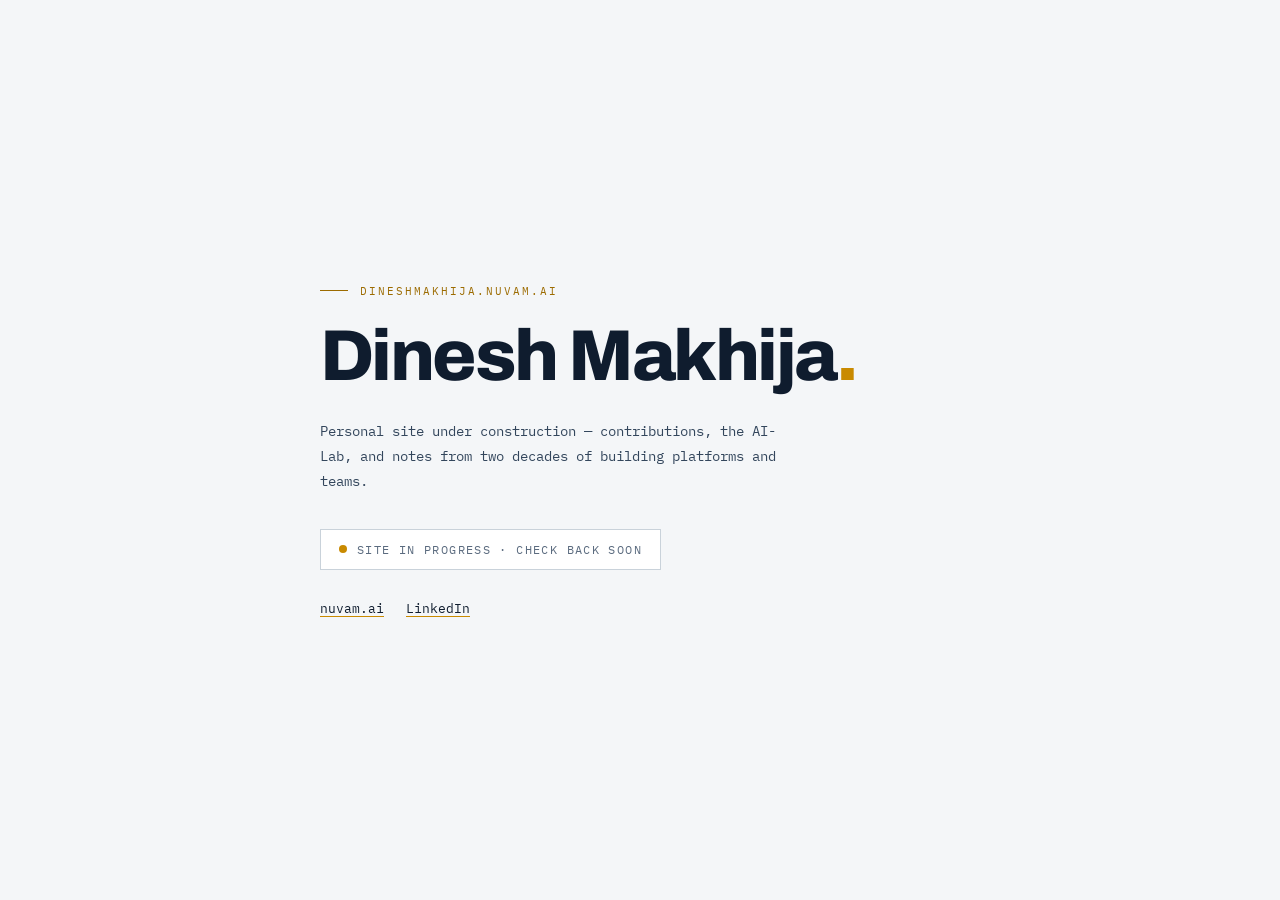
==== index.html @ 9a6ae69f "Rename to index.html" ====
<!DOCTYPE html>
<html lang="en">
<head>
<meta charset="UTF-8">
<meta name="viewport" content="width=device-width, initial-scale=1.0">
<title>Dinesh Makhija</title>
<meta name="description" content="Dinesh Makhija — personal site. Coming soon.">
<meta name="robots" content="noindex">
<link rel="preconnect" href="https://fonts.googleapis.com">
<link rel="preconnect" href="https://fonts.gstatic.com" crossorigin>
<link href="https://fonts.googleapis.com/css2?family=Archivo:wght@700;800&family=IBM+Plex+Mono:wght@400;500&display=swap" rel="stylesheet">
<style>
:root{
  --ink:#0F1C2E; --ink-soft:#33465C; --slate:#5B6B7F;
  --paper:#F4F6F8; --line:#C9D2DA; --amber:#C98A00; --amber-deep:#9C6B00;
}
*{margin:0;padding:0;box-sizing:border-box}
body{
  font-family:"IBM Plex Mono",monospace;
  background:var(--paper); color:var(--ink);
  min-height:100vh; display:flex; align-items:center; justify-content:center;
  padding:28px;
}
main{max-width:640px; width:100%}
.eyebrow{
  font-size:11px; letter-spacing:.18em; text-transform:uppercase;
  color:var(--amber-deep); display:flex; align-items:center; gap:12px; margin-bottom:22px;
}
.eyebrow::before{content:""; width:28px; height:1px; background:var(--amber-deep)}
h1{
  font-family:Archivo,sans-serif; font-weight:800;
  font-size:clamp(40px,8vw,72px); letter-spacing:-.035em; line-height:1.02;
  margin-bottom:26px;
}
h1 .dot{color:var(--amber)}
p{font-size:14px; color:var(--ink-soft); line-height:1.8; max-width:34em}
.status{
  display:inline-flex; align-items:center; gap:10px; margin-top:34px;
  font-size:11.5px; letter-spacing:.12em; text-transform:uppercase; color:var(--slate);
  border:1px solid var(--line); padding:12px 18px; background:#fff;
}
.status .pulse{width:8px;height:8px;border-radius:50%;background:var(--amber);animation:pulse 2s infinite}
@keyframes pulse{0%,100%{opacity:1}50%{opacity:.3}}
@media (prefers-reduced-motion: reduce){.status .pulse{animation:none}}
.links{margin-top:30px; display:flex; gap:22px; font-size:12.5px}
.links a{color:var(--ink); text-decoration:none; border-bottom:1px solid var(--amber)}
.links a:hover{color:var(--amber-deep)}
</style>
</head>
<body>
<main>
  <span class="eyebrow">dineshmakhija.nuvam.ai</span>
  <h1>Dinesh Makhija<span class="dot">.</span></h1>
  <p>Personal site under construction — contributions, the AI-Lab, and notes from two decades of building platforms and teams.</p>
  <span class="status"><span class="pulse"></span>Site in progress · check back soon</span>
  <div class="links">
    <a href="https://nuvam.ai">nuvam.ai</a>
    <a href="https://www.linkedin.com/in/dinesh-makhija-5774141/">LinkedIn</a>
  </div>
</main>
</body>
</html>
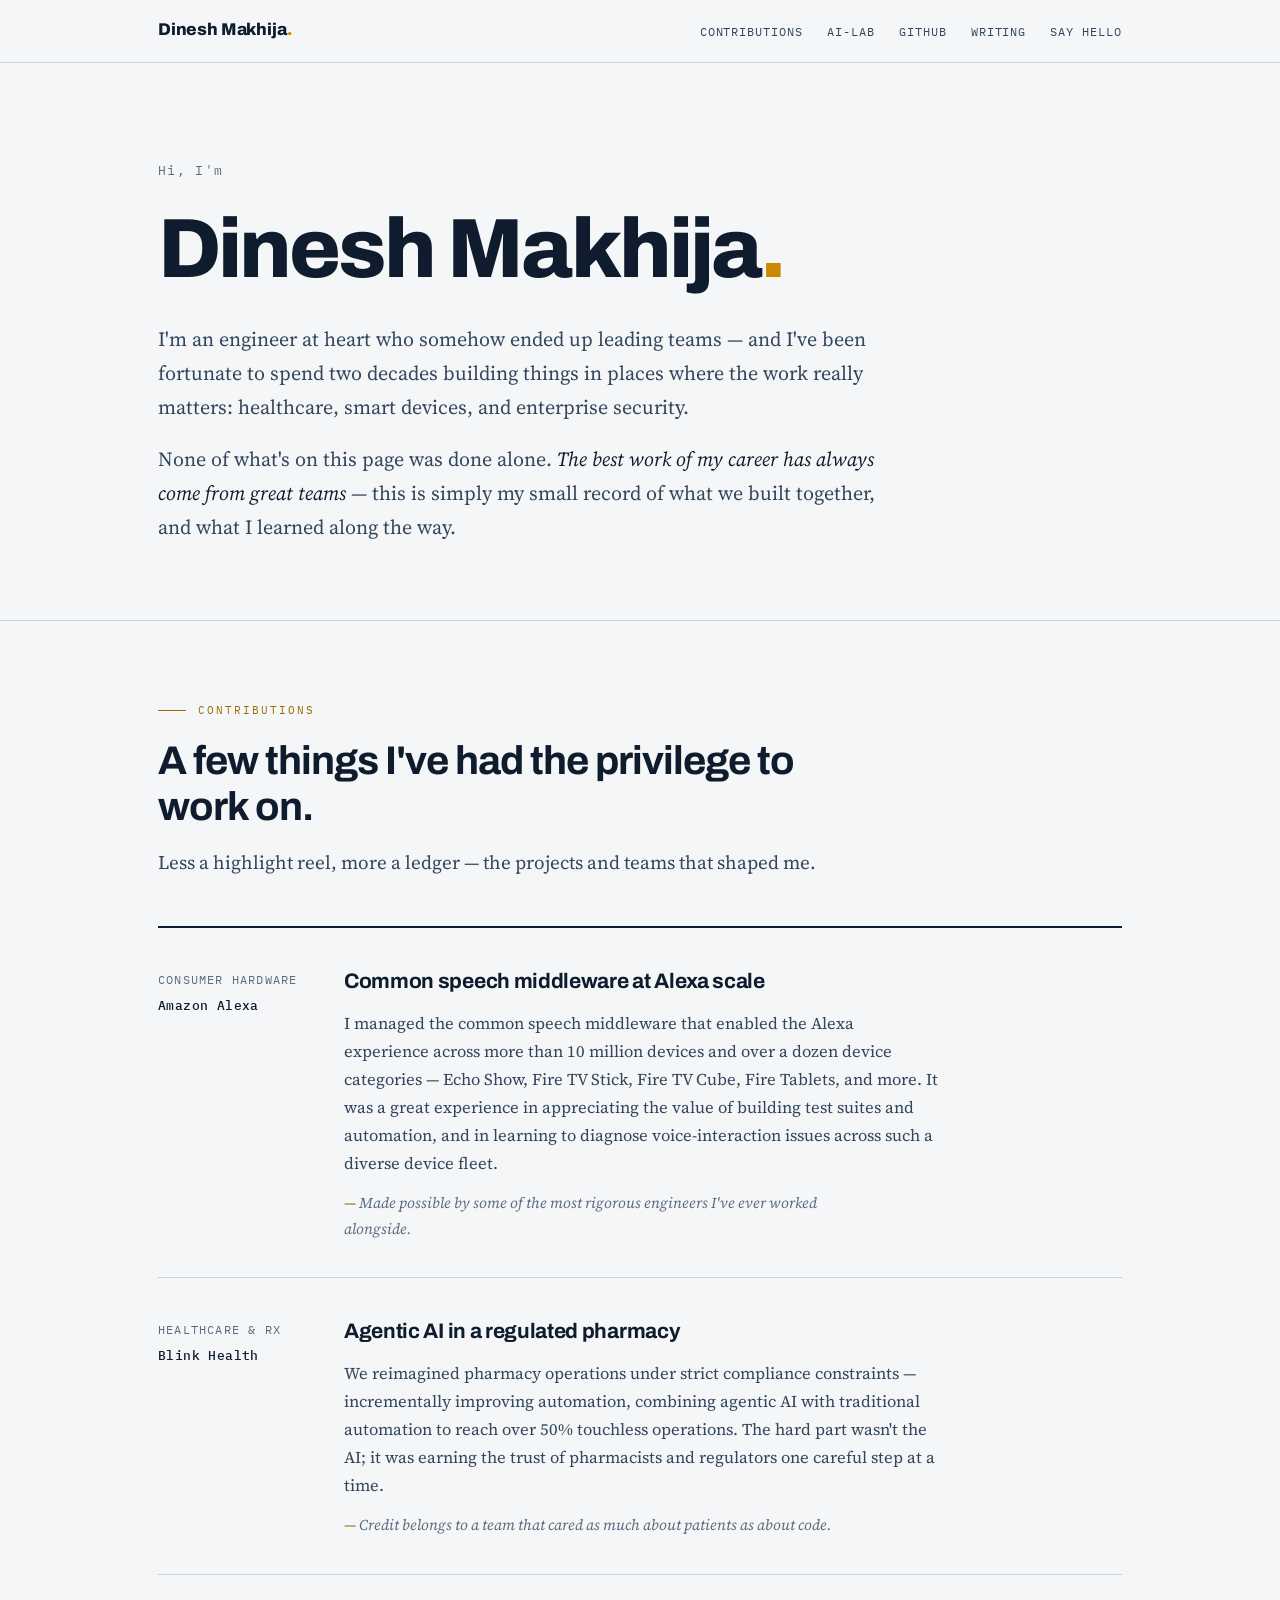
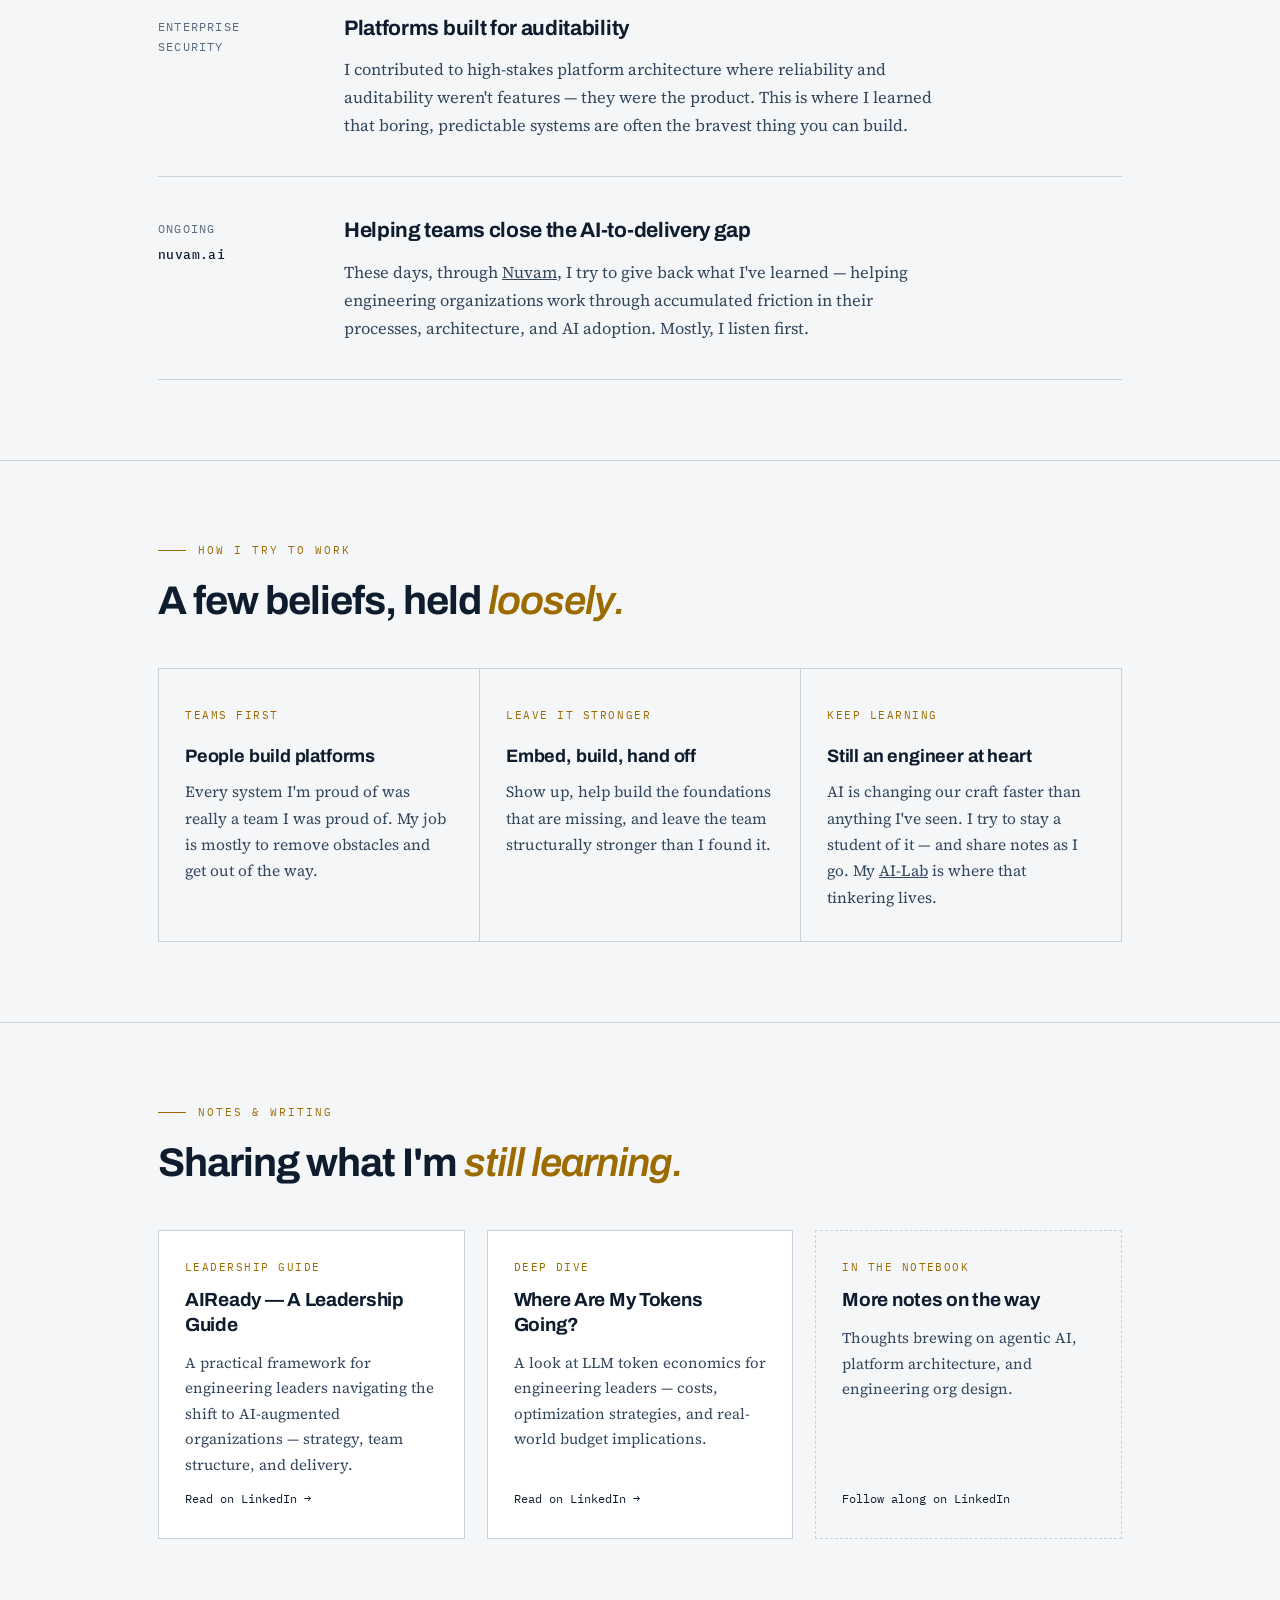
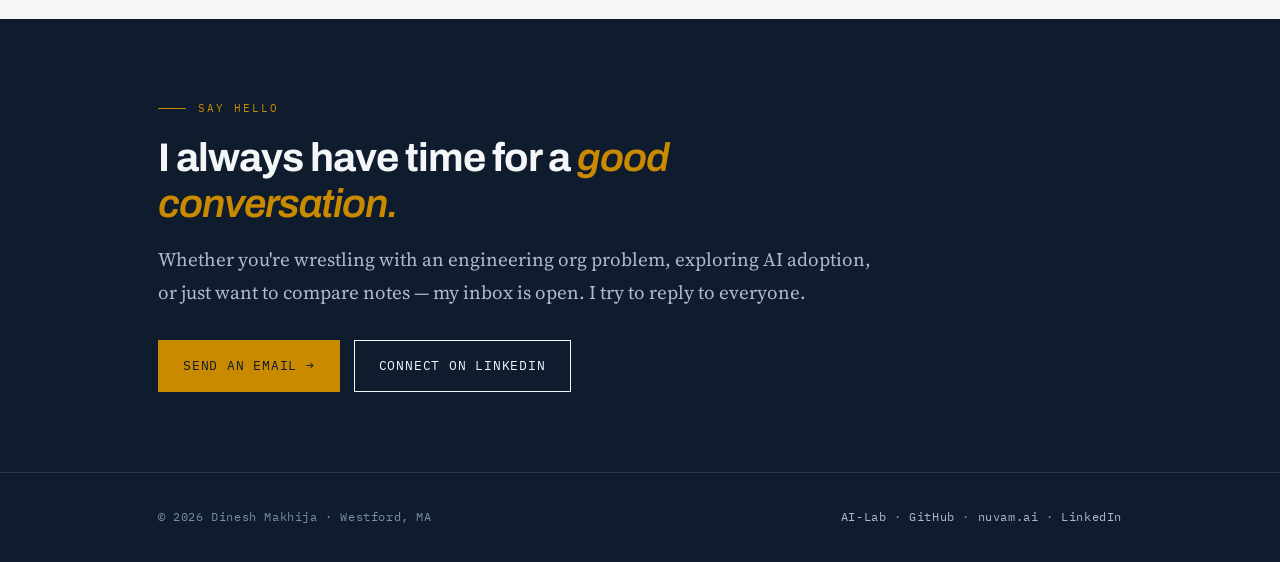
==== commit f40af979: "Rework Landing Page'" ====
--- a/index.html
+++ b/index.html
@@ -3,60 +3,141 @@
 <head>
 <meta charset="UTF-8">
 <meta name="viewport" content="width=device-width, initial-scale=1.0">
-<title>Dinesh Makhija</title>
-<meta name="description" content="Dinesh Makhija — personal site. Coming soon.">
-<meta name="robots" content="noindex">
+<title>Dinesh Makhija — Engineer, Builder, Teammate</title>
+<meta name="description" content="Dinesh Makhija — a personal page. Two decades of building platforms and teams in healthcare, smart devices, and enterprise security, and the things I've learned along the way.">
 <link rel="preconnect" href="https://fonts.googleapis.com">
 <link rel="preconnect" href="https://fonts.gstatic.com" crossorigin>
-<link href="https://fonts.googleapis.com/css2?family=Archivo:wght@700;800&family=IBM+Plex+Mono:wght@400;500&display=swap" rel="stylesheet">
-<style>
-:root{
-  --ink:#0F1C2E; --ink-soft:#33465C; --slate:#5B6B7F;
-  --paper:#F4F6F8; --line:#C9D2DA; --amber:#C98A00; --amber-deep:#9C6B00;
-}
-*{margin:0;padding:0;box-sizing:border-box}
-body{
-  font-family:"IBM Plex Mono",monospace;
-  background:var(--paper); color:var(--ink);
-  min-height:100vh; display:flex; align-items:center; justify-content:center;
-  padding:28px;
-}
-main{max-width:640px; width:100%}
-.eyebrow{
-  font-size:11px; letter-spacing:.18em; text-transform:uppercase;
-  color:var(--amber-deep); display:flex; align-items:center; gap:12px; margin-bottom:22px;
-}
-.eyebrow::before{content:""; width:28px; height:1px; background:var(--amber-deep)}
-h1{
-  font-family:Archivo,sans-serif; font-weight:800;
-  font-size:clamp(40px,8vw,72px); letter-spacing:-.035em; line-height:1.02;
-  margin-bottom:26px;
-}
-h1 .dot{color:var(--amber)}
-p{font-size:14px; color:var(--ink-soft); line-height:1.8; max-width:34em}
-.status{
-  display:inline-flex; align-items:center; gap:10px; margin-top:34px;
-  font-size:11.5px; letter-spacing:.12em; text-transform:uppercase; color:var(--slate);
-  border:1px solid var(--line); padding:12px 18px; background:#fff;
-}
-.status .pulse{width:8px;height:8px;border-radius:50%;background:var(--amber);animation:pulse 2s infinite}
-@keyframes pulse{0%,100%{opacity:1}50%{opacity:.3}}
-@media (prefers-reduced-motion: reduce){.status .pulse{animation:none}}
-.links{margin-top:30px; display:flex; gap:22px; font-size:12.5px}
-.links a{color:var(--ink); text-decoration:none; border-bottom:1px solid var(--amber)}
-.links a:hover{color:var(--amber-deep)}
-</style>
+<link href="https://fonts.googleapis.com/css2?family=Archivo:wght@500;600;700;800&family=Source+Serif+4:ital,opsz,wght@0,8..60,400;0,8..60,600;1,8..60,400;1,8..60,600&family=IBM+Plex+Mono:wght@400;500&display=swap" rel="stylesheet">
+<link rel="stylesheet" href="styles.css">
 </head>
 <body>
-<main>
-  <span class="eyebrow">dineshmakhija.nuvam.ai</span>
-  <h1>Dinesh Makhija<span class="dot">.</span></h1>
-  <p>Personal site under construction — contributions, the AI-Lab, and notes from two decades of building platforms and teams.</p>
-  <span class="status"><span class="pulse"></span>Site in progress · check back soon</span>
-  <div class="links">
-    <a href="https://nuvam.ai">nuvam.ai</a>
-    <a href="https://www.linkedin.com/in/dinesh-makhija-5774141/">LinkedIn</a>
+
+<nav>
+  <div class="nav-inner">
+    <a class="wordmark" href="index.html">Dinesh Makhija<span class="dot">.</span></a>
+    <ul class="nav-links">
+      <li><a href="index.html#contributions">Contributions</a></li>
+      <li><a href="ai-lab.html">AI-Lab</a></li>
+      <li><a href="github.html">GitHub</a></li>
+      <li class="hide-m"><a href="index.html#writing">Writing</a></li>
+      <li><a href="index.html#hello">Say Hello</a></li>
+    </ul>
   </div>
-</main>
+</nav>
+
+<header class="hero" id="top">
+  <div class="wrap">
+    <span class="hello">Hi, I'm</span>
+    <h1>Dinesh Makhija<span class="dot">.</span></h1>
+    <div class="hero-intro">
+      <p>I'm an engineer at heart who somehow ended up leading teams — and I've been fortunate to spend two decades building things in places where the work really matters: healthcare, smart devices, and enterprise security.</p>
+      <p>None of what's on this page was done alone. <em>The best work of my career has always come from great teams</em> — this is simply my small record of what we built together, and what I learned along the way.</p>
+    </div>
+  </div>
+</header>
+
+<section id="contributions">
+  <div class="wrap">
+    <span class="eyebrow">Contributions</span>
+    <h2>A few things I've had the privilege to work on.</h2>
+    <p class="lede">Less a highlight reel, more a ledger — the projects and teams that shaped me.</p>
+
+    <div class="ledger">
+      <div class="entry reveal">
+        <div class="when">Consumer Hardware<span class="org">Amazon Alexa</span></div>
+        <div>
+          <h3>Common speech middleware at Alexa scale</h3>
+          <p>I managed the common speech middleware that enabled the Alexa experience across more than 10 million devices and over a dozen device categories — Echo Show, Fire TV Stick, Fire TV Cube, Fire Tablets, and more. It was a great experience in appreciating the value of building test suites and automation, and in learning to diagnose voice-interaction issues across such a diverse device fleet.</p>
+          <p class="credit">Made possible by some of the most rigorous engineers I've ever worked alongside.</p>
+        </div>
+      </div>
+
+      <div class="entry reveal">
+        <div class="when">Healthcare &amp; Rx<span class="org">Blink Health</span></div>
+        <div>
+          <h3>Agentic AI in a regulated pharmacy</h3>
+          <p>We reimagined pharmacy operations under strict compliance constraints — incrementally improving automation, combining agentic AI with traditional automation to reach over 50% touchless operations. The hard part wasn't the AI; it was earning the trust of pharmacists and regulators one careful step at a time.</p>
+          <p class="credit">Credit belongs to a team that cared as much about patients as about code.</p>
+        </div>
+      </div>
+
+      <div class="entry reveal">
+        <div class="when">Enterprise Security</div>
+        <div>
+          <h3>Platforms built for auditability</h3>
+          <p>I contributed to high-stakes platform architecture where reliability and auditability weren't features — they were the product. This is where I learned that boring, predictable systems are often the bravest thing you can build.</p>
+        </div>
+      </div>
+
+      <div class="entry reveal">
+        <div class="when">Ongoing<span class="org">nuvam.ai</span></div>
+        <div>
+          <h3>Helping teams close the AI-to-delivery gap</h3>
+          <p>These days, through <a href="https://nuvam.ai">Nuvam</a>, I try to give back what I've learned — helping engineering organizations work through accumulated friction in their processes, architecture, and AI adoption. Mostly, I listen first.</p>
+        </div>
+      </div>
+    </div>
+  </div>
+</section>
+
+<section id="how">
+  <div class="wrap">
+    <span class="eyebrow">How I Try to Work</span>
+    <h2>A few beliefs, held <em>loosely.</em></h2>
+    <div class="values">
+      <div class="value reveal"><span class="tag">Teams first</span><h3>People build platforms</h3><p>Every system I'm proud of was really a team I was proud of. My job is mostly to remove obstacles and get out of the way.</p></div>
+      <div class="value reveal"><span class="tag">Leave it stronger</span><h3>Embed, build, hand off</h3><p>Show up, help build the foundations that are missing, and leave the team structurally stronger than I found it.</p></div>
+      <div class="value reveal"><span class="tag">Keep learning</span><h3>Still an engineer at heart</h3><p>AI is changing our craft faster than anything I've seen. I try to stay a student of it — and share notes as I go. My <a href="ai-lab.html">AI-Lab</a> is where that tinkering lives.</p></div>
+    </div>
+  </div>
+</section>
+
+<section id="writing">
+  <div class="wrap">
+    <span class="eyebrow">Notes &amp; Writing</span>
+    <h2>Sharing what I'm <em>still learning.</em></h2>
+    <div class="cards">
+      <a class="card reveal" href="https://www.linkedin.com/posts/dinesh-makhija-5774141_making-your-organization-ai-ready-ugcPost-7473396193608351744-RTw8">
+        <span class="tag">Leadership Guide</span>
+        <h3>AIReady — A Leadership Guide</h3>
+        <p>A practical framework for engineering leaders navigating the shift to AI-augmented organizations — strategy, team structure, and delivery.</p>
+        <span class="go">Read on LinkedIn →</span>
+      </a>
+      <a class="card reveal" href="https://www.linkedin.com/posts/dinesh-makhija-5774141_where-are-my-tokens-going-ugcPost-7463053907435532288-AaEN/">
+        <span class="tag">Deep Dive</span>
+        <h3>Where Are My Tokens Going?</h3>
+        <p>A look at LLM token economics for engineering leaders — costs, optimization strategies, and real-world budget implications.</p>
+        <span class="go">Read on LinkedIn →</span>
+      </a>
+      <div class="card soon reveal">
+        <span class="tag">In the Notebook</span>
+        <h3>More notes on the way</h3>
+        <p>Thoughts brewing on agentic AI, platform architecture, and engineering org design.</p>
+        <span class="go">Follow along on LinkedIn</span>
+      </div>
+    </div>
+  </div>
+</section>
+
+<section id="hello" class="contact">
+  <div class="wrap">
+    <span class="eyebrow">Say Hello</span>
+    <h2>I always have time for a <em>good conversation.</em></h2>
+    <p class="lede">Whether you're wrestling with an engineering org problem, exploring AI adoption, or just want to compare notes — my inbox is open. I try to reply to everyone.</p>
+    <div class="ctas">
+      <a class="btn btn-solid" href="mailto:dmakhija@nuvam.ai">Send an email →</a>
+      <a class="btn btn-ghost" href="https://www.linkedin.com/in/dinesh-makhija-5774141/">Connect on LinkedIn</a>
+    </div>
+  </div>
+</section>
+
+<footer>
+  <div class="foot-inner">
+    <span>© 2026 Dinesh Makhija · Westford, MA</span>
+    <span><a href="ai-lab.html">AI-Lab</a> · <a href="github.html">GitHub</a> · <a href="https://nuvam.ai">nuvam.ai</a> · <a href="https://www.linkedin.com/in/dinesh-makhija-5774141/">LinkedIn</a></span>
+  </div>
+</footer>
+
+<script src="site.js"></script>
 </body>
 </html>
--- a/styles.css
+++ b/styles.css
@@ -0,0 +1,241 @@
+:root{
+  --ink:#0F1C2E;
+  --ink-soft:#33465C;
+  --slate:#5B6B7F;
+  --paper:#F4F6F8;
+  --paper-deep:#E8ECEF;
+  --line:#C9D2DA;
+  --amber:#C98A00;
+  --amber-deep:#9C6B00;
+  --max:1020px;
+}
+*{margin:0;padding:0;box-sizing:border-box}
+html{scroll-behavior:smooth}
+@media (prefers-reduced-motion: reduce){
+  html{scroll-behavior:auto}
+  *,*::before,*::after{animation:none!important;transition:none!important}
+}
+body{
+  font-family:"Source Serif 4",Georgia,serif;
+  color:var(--ink);
+  background:var(--paper);
+  line-height:1.7;
+  font-size:17.5px;
+  -webkit-font-smoothing:antialiased;
+}
+::selection{background:var(--amber);color:#fff}
+a{color:inherit}
+a:focus-visible{outline:2px solid var(--amber-deep);outline-offset:3px}
+img{max-width:100%;display:block}
+
+.eyebrow{
+  font-family:"IBM Plex Mono",monospace;
+  font-size:11px;letter-spacing:.18em;text-transform:uppercase;
+  color:var(--amber-deep);display:flex;align-items:center;gap:12px;
+}
+.eyebrow::before{content:"";width:28px;height:1px;background:var(--amber-deep)}
+
+.wrap{max-width:var(--max);margin:0 auto;padding:0 28px}
+
+/* ---------- nav ---------- */
+nav{
+  position:sticky;top:0;z-index:50;
+  background:rgba(244,246,248,.88);backdrop-filter:blur(10px);
+  border-bottom:1px solid var(--line);
+}
+.nav-inner{
+  max-width:var(--max);margin:0 auto;padding:16px 28px;
+  display:flex;align-items:center;justify-content:space-between;
+}
+.wordmark{
+  font-family:Archivo,sans-serif;font-weight:800;font-size:17px;
+  letter-spacing:-.01em;text-decoration:none;
+}
+.wordmark .dot{color:var(--amber)}
+.nav-links{display:flex;gap:24px;list-style:none}
+.nav-links a{
+  font-family:"IBM Plex Mono",monospace;font-size:12px;letter-spacing:.08em;
+  text-transform:uppercase;text-decoration:none;color:var(--ink-soft);
+  transition:color .15s;
+}
+.nav-links a:hover,.nav-links a:focus-visible{color:var(--amber-deep)}
+.nav-links a.active{color:var(--amber-deep);border-bottom:2px solid var(--amber)}
+@media(max-width:680px){.nav-links{gap:13px}.nav-links li.hide-m{display:none}}
+
+/* ---------- hero ---------- */
+header.hero{padding:92px 0 76px}
+h1{
+  font-family:Archivo,sans-serif;font-weight:800;
+  font-size:clamp(46px,7.5vw,84px);line-height:1.02;letter-spacing:-.035em;
+  margin:22px 0 30px;
+}
+h1 .dot{color:var(--amber)}
+header.hero.sub{padding:72px 0 56px}
+header.hero.sub h1{font-size:clamp(38px,6vw,64px)}
+.hero-intro{max-width:36em;font-size:20px;color:var(--ink-soft)}
+.hero-intro em{font-style:italic;color:var(--ink)}
+.hero-intro p{margin-bottom:18px}
+.hero-intro p:last-child{margin-bottom:0}
+.hello{
+  font-family:"IBM Plex Mono",monospace;font-size:13px;letter-spacing:.1em;
+  color:var(--slate);
+}
+
+/* ---------- sections ---------- */
+section{padding:80px 0;border-top:1px solid var(--line)}
+h2{
+  font-family:Archivo,sans-serif;font-weight:700;
+  font-size:clamp(28px,4vw,40px);letter-spacing:-.025em;line-height:1.15;
+  margin:18px 0 16px;max-width:18em;
+}
+h2 em{font-style:italic;font-weight:600;color:var(--amber-deep)}
+.lede{font-size:19px;color:var(--ink-soft);max-width:38em}
+
+/* ---------- contributions ledger ---------- */
+.ledger{margin-top:48px;border-top:2px solid var(--ink)}
+.entry{
+  display:grid;grid-template-columns:150px 1fr;gap:36px;
+  padding:36px 0;border-bottom:1px solid var(--line);
+}
+.entry .when{
+  font-family:"IBM Plex Mono",monospace;font-size:12px;letter-spacing:.1em;
+  text-transform:uppercase;color:var(--slate);padding-top:6px;
+}
+.entry .when .org{display:block;color:var(--ink);font-weight:500;margin-top:4px;font-size:13px;text-transform:none;letter-spacing:.03em}
+.entry h3{
+  font-family:Archivo,sans-serif;font-weight:700;font-size:21px;
+  letter-spacing:-.015em;margin-bottom:10px;
+}
+.entry p{color:var(--ink-soft);font-size:16.5px;max-width:36em}
+.entry .credit{
+  margin-top:12px;font-style:italic;font-size:15px;color:var(--slate);
+}
+.entry .credit::before{content:"— ";color:var(--amber-deep)}
+
+/* ---------- values ---------- */
+.values{display:grid;grid-template-columns:repeat(3,1fr);gap:1px;background:var(--line);border:1px solid var(--line);margin-top:44px}
+.value{background:var(--paper);padding:30px 26px;transition:background .18s}
+.value:hover{background:#fff}
+.value h3{font-family:Archivo,sans-serif;font-weight:700;font-size:18px;letter-spacing:-.01em;margin:12px 0 8px}
+.value p{font-size:15.5px;color:var(--ink-soft)}
+.value .tag{font-family:"IBM Plex Mono",monospace;font-size:11px;letter-spacing:.14em;text-transform:uppercase;color:var(--amber-deep)}
+
+/* ---------- cards ---------- */
+.cards{display:grid;grid-template-columns:repeat(3,1fr);gap:22px;margin-top:44px}
+.card{
+  background:#fff;border:1px solid var(--line);padding:28px 26px;
+  text-decoration:none;display:flex;flex-direction:column;gap:12px;
+  transition:border-color .18s, box-shadow .18s;
+}
+a.card:hover{border-color:var(--ink);box-shadow:6px 6px 0 var(--paper-deep)}
+.card .tag{font-family:"IBM Plex Mono",monospace;font-size:10.5px;letter-spacing:.14em;text-transform:uppercase;color:var(--amber-deep)}
+.card h3{font-family:Archivo,sans-serif;font-weight:700;font-size:19px;letter-spacing:-.015em;line-height:1.3}
+.card p{font-size:15px;color:var(--ink-soft);flex:1}
+.card .go{font-family:"IBM Plex Mono",monospace;font-size:12px;color:var(--ink)}
+.card.soon{background:transparent;border-style:dashed}
+
+/* ---------- project bench (AI-Lab) ---------- */
+.bench{margin-top:48px;display:grid;gap:26px}
+.project{
+  background:#fff;border:1px solid var(--line);
+  display:grid;grid-template-columns:180px 1fr;gap:0;
+  transition:border-color .18s, box-shadow .18s;
+}
+.project:hover{border-color:var(--ink);box-shadow:8px 8px 0 var(--paper-deep)}
+.project .meta{
+  border-right:1px solid var(--line);padding:26px 22px;
+  font-family:"IBM Plex Mono",monospace;font-size:11px;letter-spacing:.1em;
+  text-transform:uppercase;color:var(--slate);
+  display:flex;flex-direction:column;gap:10px;
+}
+.project .meta .status{color:var(--amber-deep);display:flex;align-items:center;gap:8px}
+.project .meta .status::before{content:"";width:8px;height:8px;border-radius:50%;background:var(--amber)}
+.project .meta .status.shipped::before{background:#2F9E63}
+.project .meta .status.exploring::before{background:var(--slate)}
+.project .meta .status.finalizing::before{background:#2E7CD6}
+
+/* status legend */
+.legend{
+  display:flex;gap:26px;flex-wrap:wrap;margin-top:30px;
+  font-family:"IBM Plex Mono",monospace;font-size:11px;letter-spacing:.12em;
+  text-transform:uppercase;color:var(--slate);
+}
+.legend span{display:flex;align-items:center;gap:8px}
+.legend span::before{content:"";width:8px;height:8px;border-radius:50%}
+.legend .l-exploring::before{background:var(--slate)}
+.legend .l-progress::before{background:var(--amber)}
+.legend .l-finalizing::before{background:#2E7CD6}
+.legend .l-shipped::before{background:#2F9E63}
+.project .body{padding:26px 28px}
+.project h3{font-family:Archivo,sans-serif;font-weight:700;font-size:22px;letter-spacing:-.015em;margin-bottom:10px}
+.project p{color:var(--ink-soft);font-size:16px;max-width:38em;margin-bottom:12px}
+.project p:last-of-type{margin-bottom:0}
+.stack{display:flex;gap:8px;flex-wrap:wrap;margin-top:14px}
+.chip{
+  font-family:"IBM Plex Mono",monospace;font-size:11px;letter-spacing:.06em;
+  padding:4px 10px;border:1px solid var(--line);color:var(--ink-soft);background:var(--paper);
+}
+.project .links{margin-top:16px;display:flex;gap:18px}
+.project .links a{font-family:"IBM Plex Mono",monospace;font-size:12.5px;color:var(--ink);text-decoration:none;border-bottom:1px solid var(--amber)}
+.project .links a:hover{color:var(--amber-deep)}
+
+/* ---------- github page ---------- */
+.gh-stats{display:grid;grid-template-columns:repeat(3,1fr);gap:1px;background:var(--line);border:1px solid var(--line);margin-top:44px}
+.stat{background:#fff;padding:26px 24px;text-align:center}
+.stat .num{font-family:Archivo,sans-serif;font-weight:800;font-size:38px;letter-spacing:-.02em;line-height:1.1}
+.stat .lbl{font-family:"IBM Plex Mono",monospace;font-size:11px;letter-spacing:.12em;text-transform:uppercase;color:var(--slate);margin-top:6px}
+.gh-chart{
+  margin-top:44px;background:#fff;border:1px solid var(--line);padding:28px;
+}
+.gh-chart img{width:100%;height:auto}
+.gh-chart .cap{font-family:"IBM Plex Mono",monospace;font-size:11px;letter-spacing:.12em;text-transform:uppercase;color:var(--slate);margin-top:14px}
+.repos{display:grid;grid-template-columns:repeat(2,1fr);gap:22px;margin-top:44px}
+.repo{
+  background:#fff;border:1px solid var(--line);padding:24px 24px;
+  text-decoration:none;display:flex;flex-direction:column;gap:10px;
+  transition:border-color .18s, box-shadow .18s;
+}
+.repo:hover{border-color:var(--ink);box-shadow:6px 6px 0 var(--paper-deep)}
+.repo h3{font-family:"IBM Plex Mono",monospace;font-weight:500;font-size:16px;color:var(--ink)}
+.repo p{font-size:14.5px;color:var(--ink-soft);flex:1}
+.repo .foot{display:flex;gap:18px;font-family:"IBM Plex Mono",monospace;font-size:11.5px;color:var(--slate)}
+.repo .foot .lang::before{content:"●";color:var(--amber);margin-right:6px}
+.gh-note{
+  margin-top:30px;font-size:15px;color:var(--slate);font-style:italic;
+}
+
+/* ---------- contact ---------- */
+.contact{background:var(--ink);color:var(--paper);border-top:none}
+.contact .eyebrow{color:var(--amber)}
+.contact .eyebrow::before{background:var(--amber)}
+.contact h2 em{color:var(--amber)}
+.contact .lede{color:#AEBBCB}
+.btn{
+  font-family:"IBM Plex Mono",monospace;font-size:13px;letter-spacing:.06em;
+  text-transform:uppercase;text-decoration:none;padding:14px 24px;
+  border:1px solid var(--paper);color:var(--paper);transition:all .18s;display:inline-block;
+}
+.btn-solid{background:var(--amber);border-color:var(--amber);color:var(--ink)}
+.btn-solid:hover{background:var(--paper);border-color:var(--paper)}
+.btn-ghost:hover{background:var(--paper);color:var(--ink)}
+.btn-dark{border-color:var(--ink);color:var(--ink)}
+.btn-dark:hover{background:var(--ink);color:var(--paper)}
+.ctas{display:flex;gap:14px;margin-top:32px;flex-wrap:wrap}
+
+footer{background:var(--ink);color:#7C8DA1;padding:34px 0;border-top:1px solid #2A3B51}
+.foot-inner{max-width:var(--max);margin:0 auto;padding:0 28px;display:flex;justify-content:space-between;gap:20px;flex-wrap:wrap;font-family:"IBM Plex Mono",monospace;font-size:12px;letter-spacing:.05em}
+footer a{color:#AEBBCB;text-decoration:none}
+footer a:hover{color:var(--amber)}
+
+/* reveal on scroll */
+.reveal{opacity:0;transform:translateY(16px);transition:opacity .6s ease,transform .6s ease}
+.reveal.in{opacity:1;transform:none}
+
+@media(max-width:800px){
+  .values,.cards,.repos,.gh-stats{grid-template-columns:1fr}
+  .entry{grid-template-columns:1fr;gap:10px}
+  .project{grid-template-columns:1fr}
+  .project .meta{border-right:none;border-bottom:1px solid var(--line);flex-direction:row;flex-wrap:wrap;gap:16px}
+  header.hero{padding:56px 0 52px}
+  section{padding:60px 0}
+}
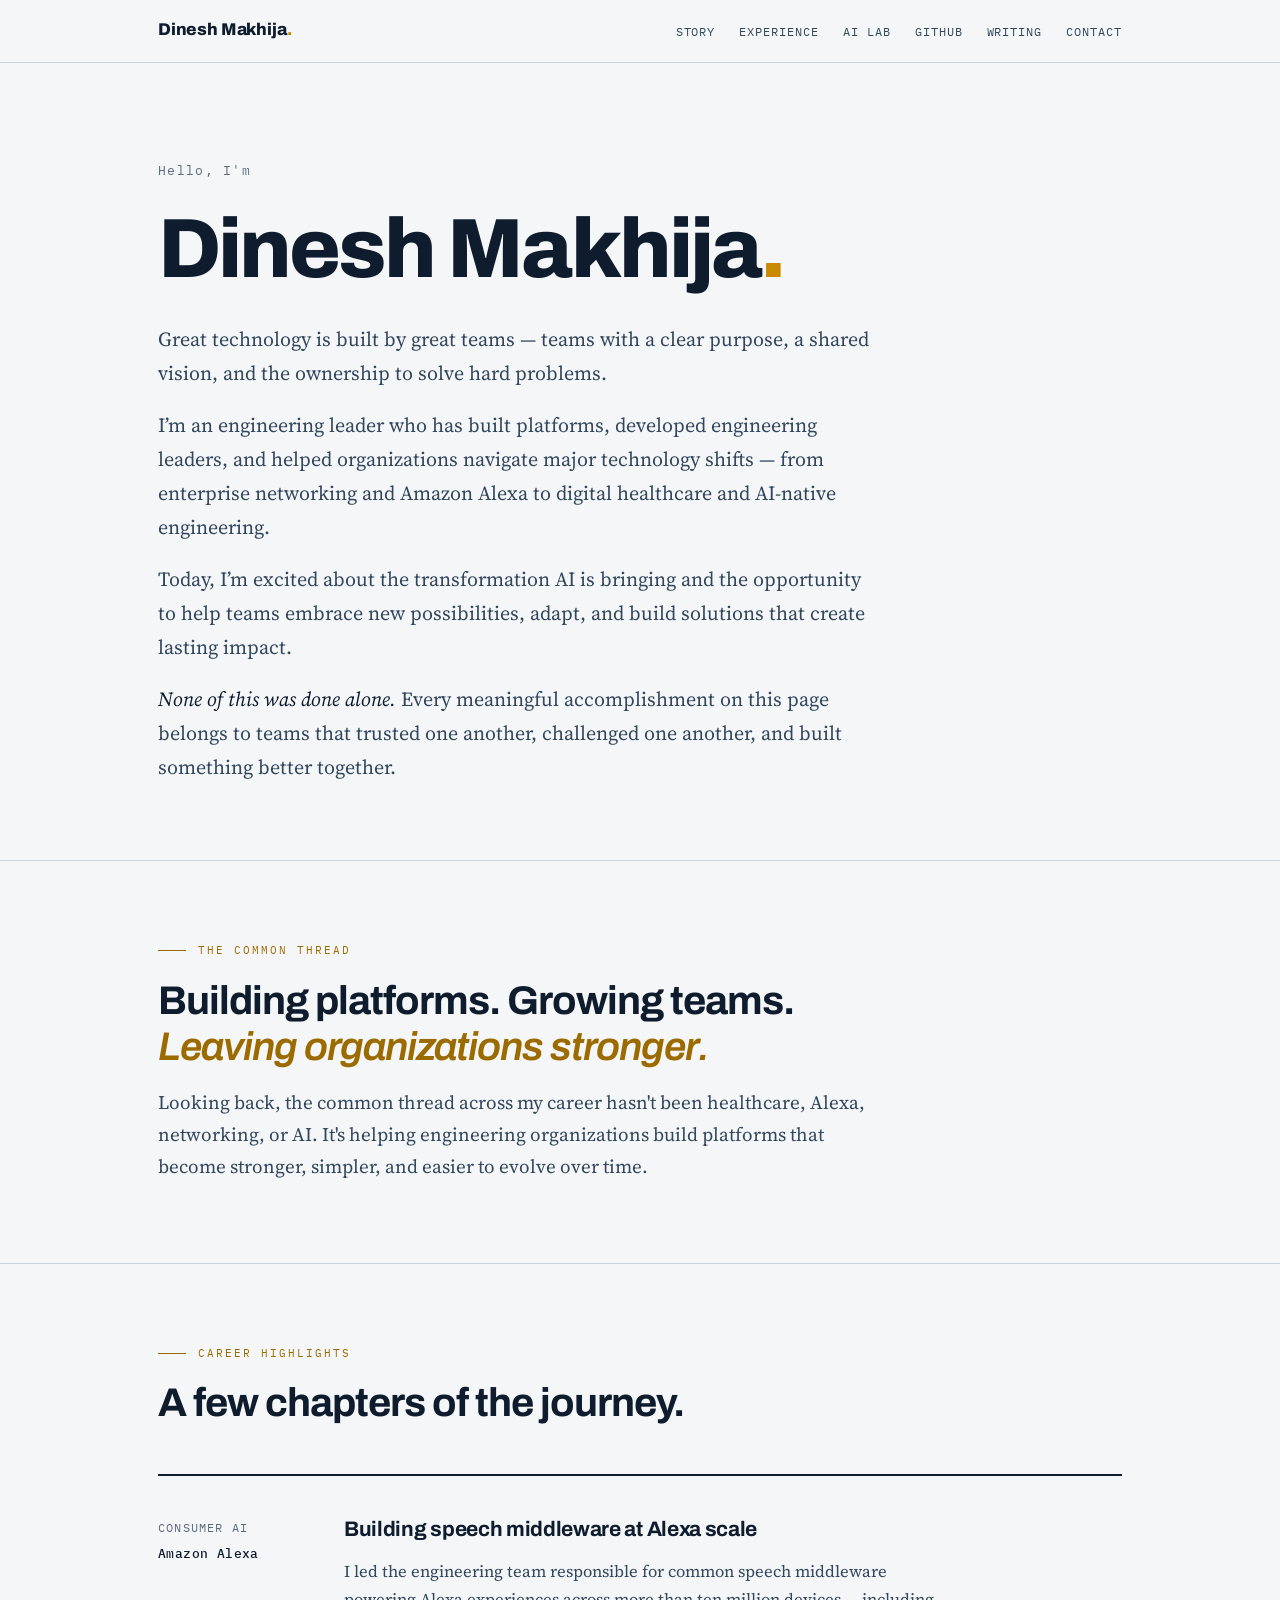
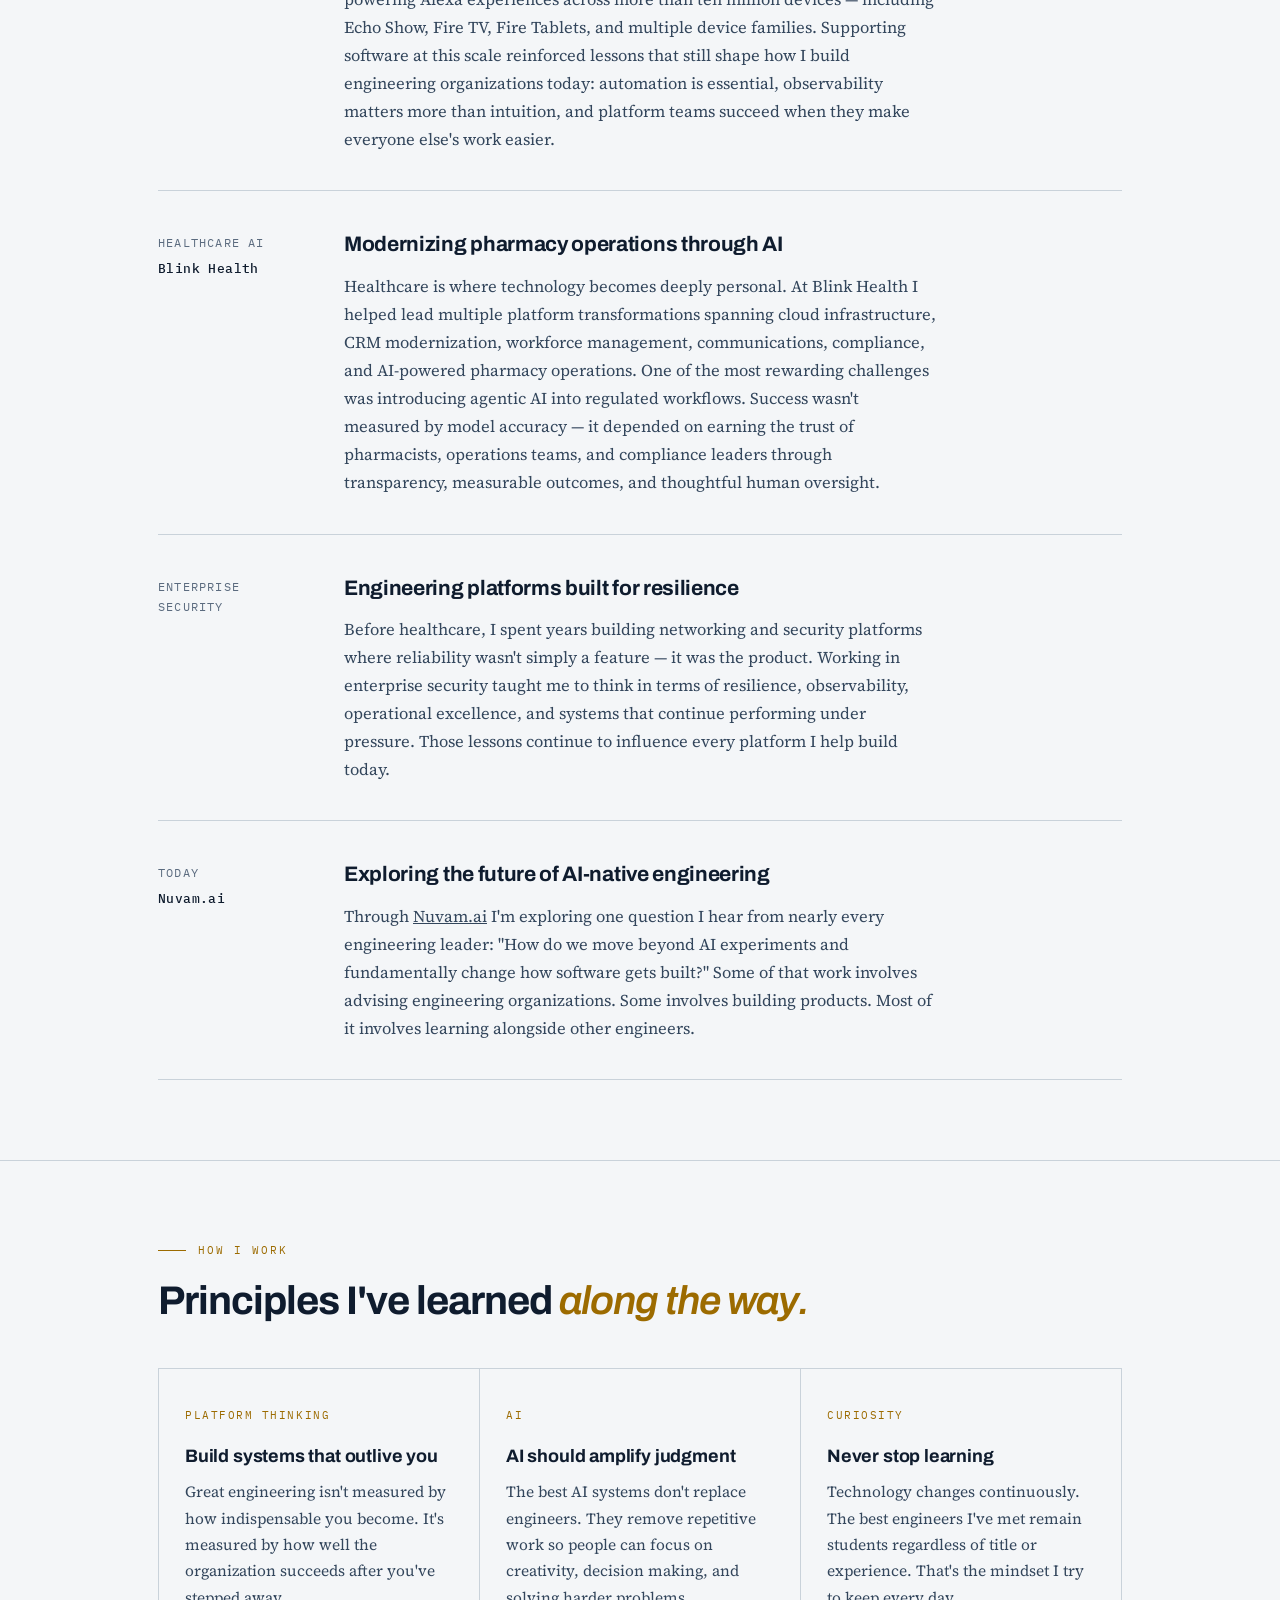
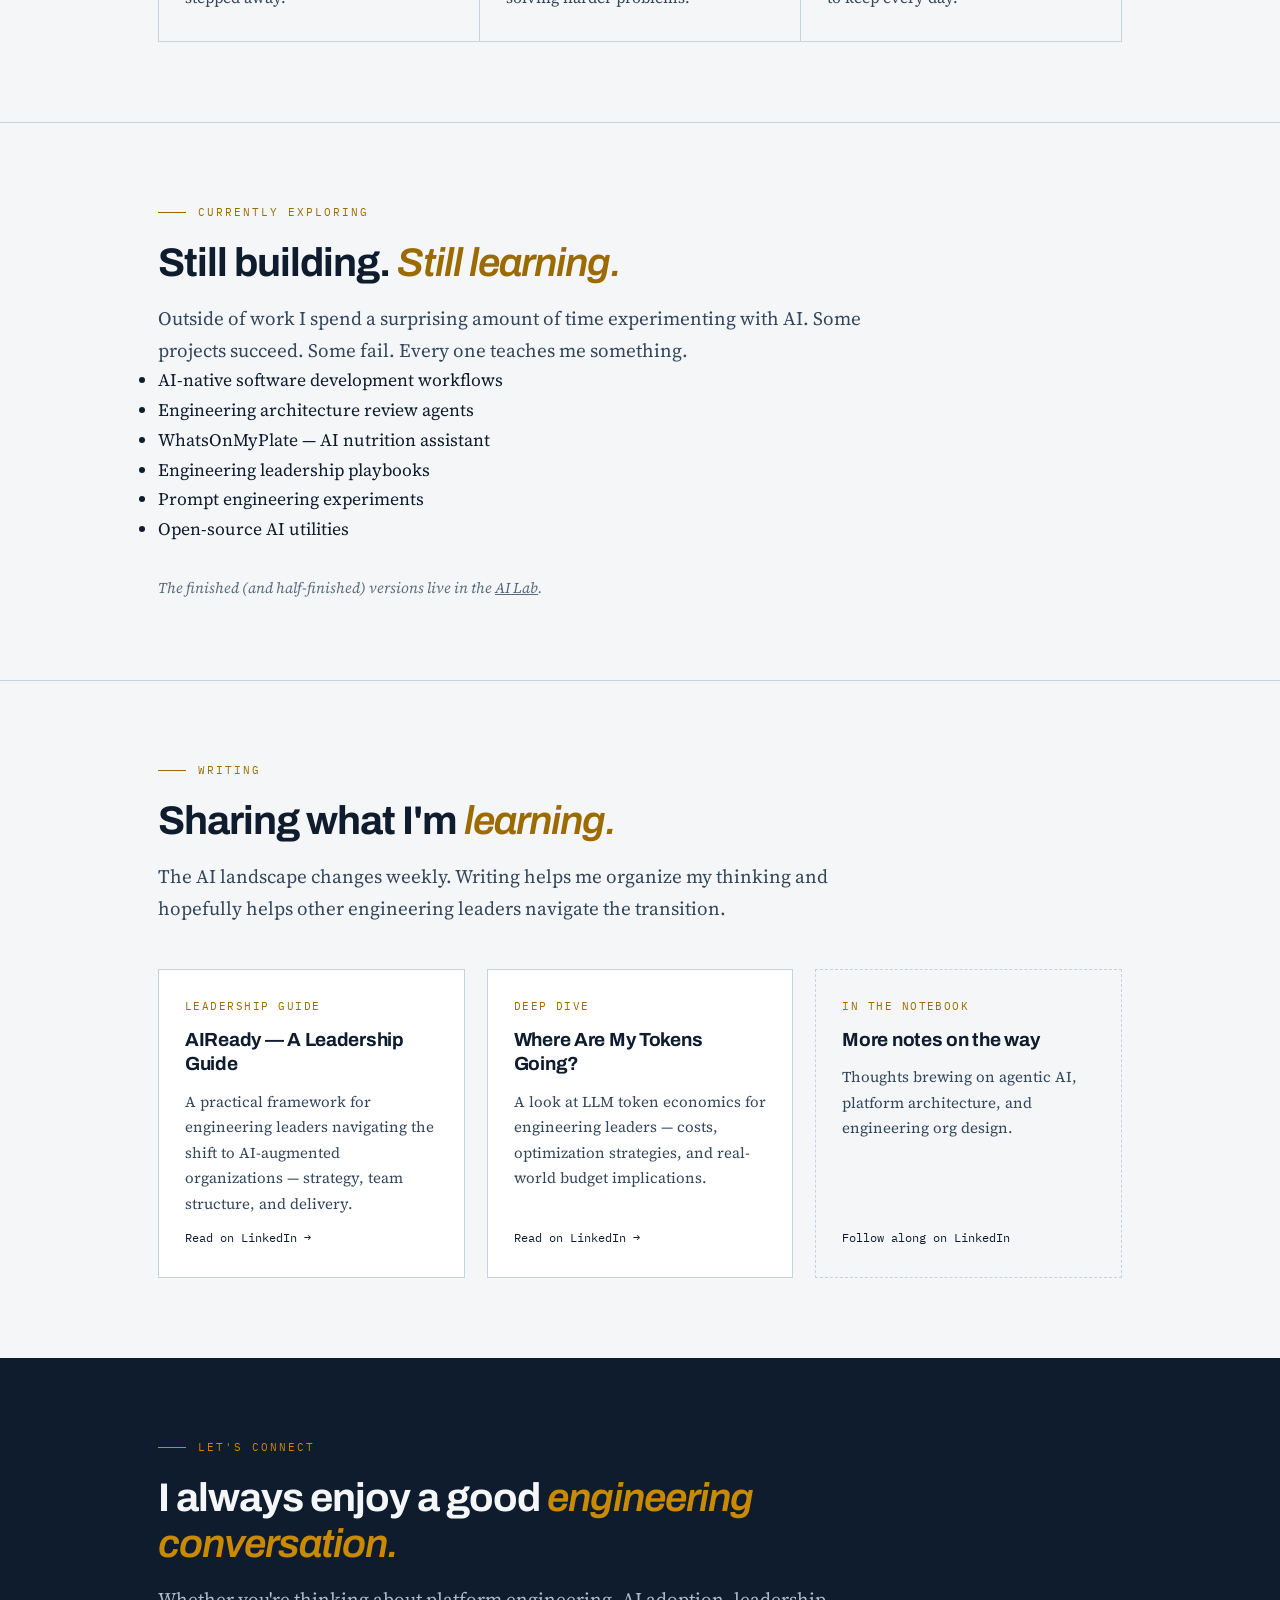
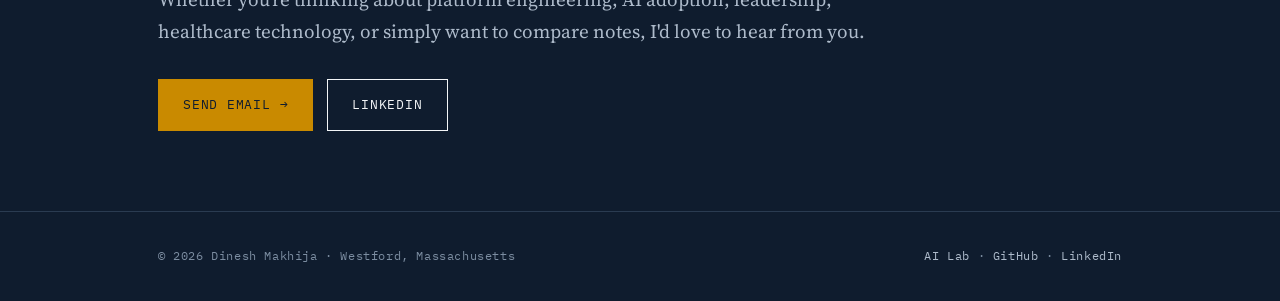
==== commit 0034d110: "Uupdate narrative" ====
--- a/index.html
+++ b/index.html
@@ -4,7 +4,7 @@
 <meta charset="UTF-8">
 <meta name="viewport" content="width=device-width, initial-scale=1.0">
 <title>Dinesh Makhija — Engineer, Builder, Teammate</title>
-<meta name="description" content="Dinesh Makhija — a personal page. Two decades of building platforms and teams in healthcare, smart devices, and enterprise security, and the things I've learned along the way.">
+<meta name="description" content="Dinesh Makhija — building platforms, growing teams, and leaving engineering organizations stronger. Two decades across healthcare, AI, enterprise security, networking, and consumer devices.">
 <link rel="preconnect" href="https://fonts.googleapis.com">
 <link rel="preconnect" href="https://fonts.gstatic.com" crossorigin>
 <link href="https://fonts.googleapis.com/css2?family=Archivo:wght@500;600;700;800&family=Source+Serif+4:ital,opsz,wght@0,8..60,400;0,8..60,600;1,8..60,400;1,8..60,600&family=IBM+Plex+Mono:wght@400;500&display=swap" rel="stylesheet">
@@ -16,64 +16,72 @@
   <div class="nav-inner">
     <a class="wordmark" href="index.html">Dinesh Makhija<span class="dot">.</span></a>
     <ul class="nav-links">
-      <li><a href="index.html#contributions">Contributions</a></li>
-      <li><a href="ai-lab.html">AI-Lab</a></li>
+      <li><a href="index.html#story">Story</a></li>
+      <li><a href="index.html#experience">Experience</a></li>
+      <li><a href="ai-lab.html">AI Lab</a></li>
       <li><a href="github.html">GitHub</a></li>
       <li class="hide-m"><a href="index.html#writing">Writing</a></li>
-      <li><a href="index.html#hello">Say Hello</a></li>
+      <li><a href="index.html#contact">Contact</a></li>
     </ul>
   </div>
 </nav>
 
 <header class="hero" id="top">
   <div class="wrap">
-    <span class="hello">Hi, I'm</span>
+    <span class="hello">Hello, I'm</span>
     <h1>Dinesh Makhija<span class="dot">.</span></h1>
     <div class="hero-intro">
-      <p>I'm an engineer at heart who somehow ended up leading teams — and I've been fortunate to spend two decades building things in places where the work really matters: healthcare, smart devices, and enterprise security.</p>
-      <p>None of what's on this page was done alone. <em>The best work of my career has always come from great teams</em> — this is simply my small record of what we built together, and what I learned along the way.</p>
+      <p>Great technology is built by great teams — teams with a clear purpose, a shared vision, and the ownership to solve hard problems.</p>
+      <p>I’m an engineering leader who has built platforms, developed engineering leaders, and helped organizations navigate major technology shifts — from enterprise networking and Amazon Alexa to digital healthcare and AI-native engineering.</p>
+      <p>Today, I’m excited about the transformation AI is bringing and the opportunity to help teams embrace new possibilities, adapt, and build solutions that create lasting impact.</p>
+      <p><em>None of this was done alone.</em> Every meaningful accomplishment on this page belongs to teams that trusted one another, challenged one another, and built something better together.</p>
     </div>
   </div>
 </header>
 
-<section id="contributions">
+<section id="story">
   <div class="wrap">
-    <span class="eyebrow">Contributions</span>
-    <h2>A few things I've had the privilege to work on.</h2>
-    <p class="lede">Less a highlight reel, more a ledger — the projects and teams that shaped me.</p>
+    <span class="eyebrow">The Common Thread</span>
+    <h2>Building platforms. Growing teams. <em>Leaving organizations stronger.</em></h2>
+    <p class="lede">Looking back, the common thread across my career hasn't been healthcare, Alexa, networking, or AI. It's helping engineering organizations build platforms that become stronger, simpler, and easier to evolve over time.</p>
+  </div>
+</section>
+
+<section id="experience">
+  <div class="wrap">
+    <span class="eyebrow">Career Highlights</span>
+    <h2>A few chapters of the journey.</h2>
 
     <div class="ledger">
       <div class="entry reveal">
-        <div class="when">Consumer Hardware<span class="org">Amazon Alexa</span></div>
+        <div class="when">Consumer AI<span class="org">Amazon Alexa</span></div>
         <div>
-          <h3>Common speech middleware at Alexa scale</h3>
-          <p>I managed the common speech middleware that enabled the Alexa experience across more than 10 million devices and over a dozen device categories — Echo Show, Fire TV Stick, Fire TV Cube, Fire Tablets, and more. It was a great experience in appreciating the value of building test suites and automation, and in learning to diagnose voice-interaction issues across such a diverse device fleet.</p>
-          <p class="credit">Made possible by some of the most rigorous engineers I've ever worked alongside.</p>
+          <h3>Building speech middleware at Alexa scale</h3>
+          <p>I led the engineering team responsible for common speech middleware powering Alexa experiences across more than ten million devices — including Echo Show, Fire TV, Fire Tablets, and multiple device families. Supporting software at this scale reinforced lessons that still shape how I build engineering organizations today: automation is essential, observability matters more than intuition, and platform teams succeed when they make everyone else's work easier.</p>
         </div>
       </div>
 
       <div class="entry reveal">
-        <div class="when">Healthcare &amp; Rx<span class="org">Blink Health</span></div>
+        <div class="when">Healthcare AI<span class="org">Blink Health</span></div>
         <div>
-          <h3>Agentic AI in a regulated pharmacy</h3>
-          <p>We reimagined pharmacy operations under strict compliance constraints — incrementally improving automation, combining agentic AI with traditional automation to reach over 50% touchless operations. The hard part wasn't the AI; it was earning the trust of pharmacists and regulators one careful step at a time.</p>
-          <p class="credit">Credit belongs to a team that cared as much about patients as about code.</p>
+          <h3>Modernizing pharmacy operations through AI</h3>
+          <p>Healthcare is where technology becomes deeply personal. At Blink Health I helped lead multiple platform transformations spanning cloud infrastructure, CRM modernization, workforce management, communications, compliance, and AI-powered pharmacy operations. One of the most rewarding challenges was introducing agentic AI into regulated workflows. Success wasn't measured by model accuracy — it depended on earning the trust of pharmacists, operations teams, and compliance leaders through transparency, measurable outcomes, and thoughtful human oversight.</p>
         </div>
       </div>
 
       <div class="entry reveal">
         <div class="when">Enterprise Security</div>
         <div>
-          <h3>Platforms built for auditability</h3>
-          <p>I contributed to high-stakes platform architecture where reliability and auditability weren't features — they were the product. This is where I learned that boring, predictable systems are often the bravest thing you can build.</p>
+          <h3>Engineering platforms built for resilience</h3>
+          <p>Before healthcare, I spent years building networking and security platforms where reliability wasn't simply a feature — it was the product. Working in enterprise security taught me to think in terms of resilience, observability, operational excellence, and systems that continue performing under pressure. Those lessons continue to influence every platform I help build today.</p>
         </div>
       </div>
 
       <div class="entry reveal">
-        <div class="when">Ongoing<span class="org">nuvam.ai</span></div>
+        <div class="when">Today<span class="org">Nuvam.ai</span></div>
         <div>
-          <h3>Helping teams close the AI-to-delivery gap</h3>
-          <p>These days, through <a href="https://nuvam.ai">Nuvam</a>, I try to give back what I've learned — helping engineering organizations work through accumulated friction in their processes, architecture, and AI adoption. Mostly, I listen first.</p>
+          <h3>Exploring the future of AI-native engineering</h3>
+          <p>Through <a href="https://nuvam.ai">Nuvam.ai</a> I'm exploring one question I hear from nearly every engineering leader: "How do we move beyond AI experiments and fundamentally change how software gets built?" Some of that work involves advising engineering organizations. Some involves building products. Most of it involves learning alongside other engineers.</p>
         </div>
       </div>
     </div>
@@ -82,20 +90,38 @@
 
 <section id="how">
   <div class="wrap">
-    <span class="eyebrow">How I Try to Work</span>
-    <h2>A few beliefs, held <em>loosely.</em></h2>
+    <span class="eyebrow">How I Work</span>
+    <h2>Principles I've learned <em>along the way.</em></h2>
     <div class="values">
-      <div class="value reveal"><span class="tag">Teams first</span><h3>People build platforms</h3><p>Every system I'm proud of was really a team I was proud of. My job is mostly to remove obstacles and get out of the way.</p></div>
-      <div class="value reveal"><span class="tag">Leave it stronger</span><h3>Embed, build, hand off</h3><p>Show up, help build the foundations that are missing, and leave the team structurally stronger than I found it.</p></div>
-      <div class="value reveal"><span class="tag">Keep learning</span><h3>Still an engineer at heart</h3><p>AI is changing our craft faster than anything I've seen. I try to stay a student of it — and share notes as I go. My <a href="ai-lab.html">AI-Lab</a> is where that tinkering lives.</p></div>
+      <div class="value reveal"><span class="tag">Platform Thinking</span><h3>Build systems that outlive you</h3><p>Great engineering isn't measured by how indispensable you become. It's measured by how well the organization succeeds after you've stepped away.</p></div>
+      <div class="value reveal"><span class="tag">AI</span><h3>AI should amplify judgment</h3><p>The best AI systems don't replace engineers. They remove repetitive work so people can focus on creativity, decision making, and solving harder problems.</p></div>
+      <div class="value reveal"><span class="tag">Curiosity</span><h3>Never stop learning</h3><p>Technology changes continuously. The best engineers I've met remain students regardless of title or experience. That's the mindset I try to keep every day.</p></div>
     </div>
+  </div>
+</section>
+
+<section id="exploring">
+  <div class="wrap">
+    <span class="eyebrow">Currently Exploring</span>
+    <h2>Still building. <em>Still learning.</em></h2>
+    <p class="lede">Outside of work I spend a surprising amount of time experimenting with AI. Some projects succeed. Some fail. Every one teaches me something.</p>
+    <ul class="explore-list">
+      <li>AI-native software development workflows</li>
+      <li>Engineering architecture review agents</li>
+      <li>WhatsOnMyPlate — AI nutrition assistant</li>
+      <li>Engineering leadership playbooks</li>
+      <li>Prompt engineering experiments</li>
+      <li>Open-source AI utilities</li>
+    </ul>
+    <p class="gh-note">The finished (and half-finished) versions live in the <a href="ai-lab.html">AI Lab</a>.</p>
   </div>
 </section>
 
 <section id="writing">
   <div class="wrap">
-    <span class="eyebrow">Notes &amp; Writing</span>
-    <h2>Sharing what I'm <em>still learning.</em></h2>
+    <span class="eyebrow">Writing</span>
+    <h2>Sharing what I'm <em>learning.</em></h2>
+    <p class="lede">The AI landscape changes weekly. Writing helps me organize my thinking and hopefully helps other engineering leaders navigate the transition.</p>
     <div class="cards">
       <a class="card reveal" href="https://www.linkedin.com/posts/dinesh-makhija-5774141_making-your-organization-ai-ready-ugcPost-7473396193608351744-RTw8">
         <span class="tag">Leadership Guide</span>
@@ -119,22 +145,22 @@
   </div>
 </section>
 
-<section id="hello" class="contact">
+<section id="contact" class="contact">
   <div class="wrap">
-    <span class="eyebrow">Say Hello</span>
-    <h2>I always have time for a <em>good conversation.</em></h2>
-    <p class="lede">Whether you're wrestling with an engineering org problem, exploring AI adoption, or just want to compare notes — my inbox is open. I try to reply to everyone.</p>
+    <span class="eyebrow">Let's Connect</span>
+    <h2>I always enjoy a good <em>engineering conversation.</em></h2>
+    <p class="lede">Whether you're thinking about platform engineering, AI adoption, leadership, healthcare technology, or simply want to compare notes, I'd love to hear from you.</p>
     <div class="ctas">
-      <a class="btn btn-solid" href="mailto:dmakhija@nuvam.ai">Send an email →</a>
-      <a class="btn btn-ghost" href="https://www.linkedin.com/in/dinesh-makhija-5774141/">Connect on LinkedIn</a>
+      <a class="btn btn-solid" href="mailto:dmakhija@nuvam.ai">Send email →</a>
+      <a class="btn btn-ghost" href="https://www.linkedin.com/in/dinesh-makhija-5774141/">LinkedIn</a>
     </div>
   </div>
 </section>
 
 <footer>
   <div class="foot-inner">
-    <span>© 2026 Dinesh Makhija · Westford, MA</span>
-    <span><a href="ai-lab.html">AI-Lab</a> · <a href="github.html">GitHub</a> · <a href="https://nuvam.ai">nuvam.ai</a> · <a href="https://www.linkedin.com/in/dinesh-makhija-5774141/">LinkedIn</a></span>
+    <span>© 2026 Dinesh Makhija · Westford, Massachusetts</span>
+    <span><a href="ai-lab.html">AI Lab</a> · <a href="github.html">GitHub</a> · <a href="https://www.linkedin.com/in/dinesh-makhija-5774141/">LinkedIn</a></span>
   </div>
 </footer>
 
